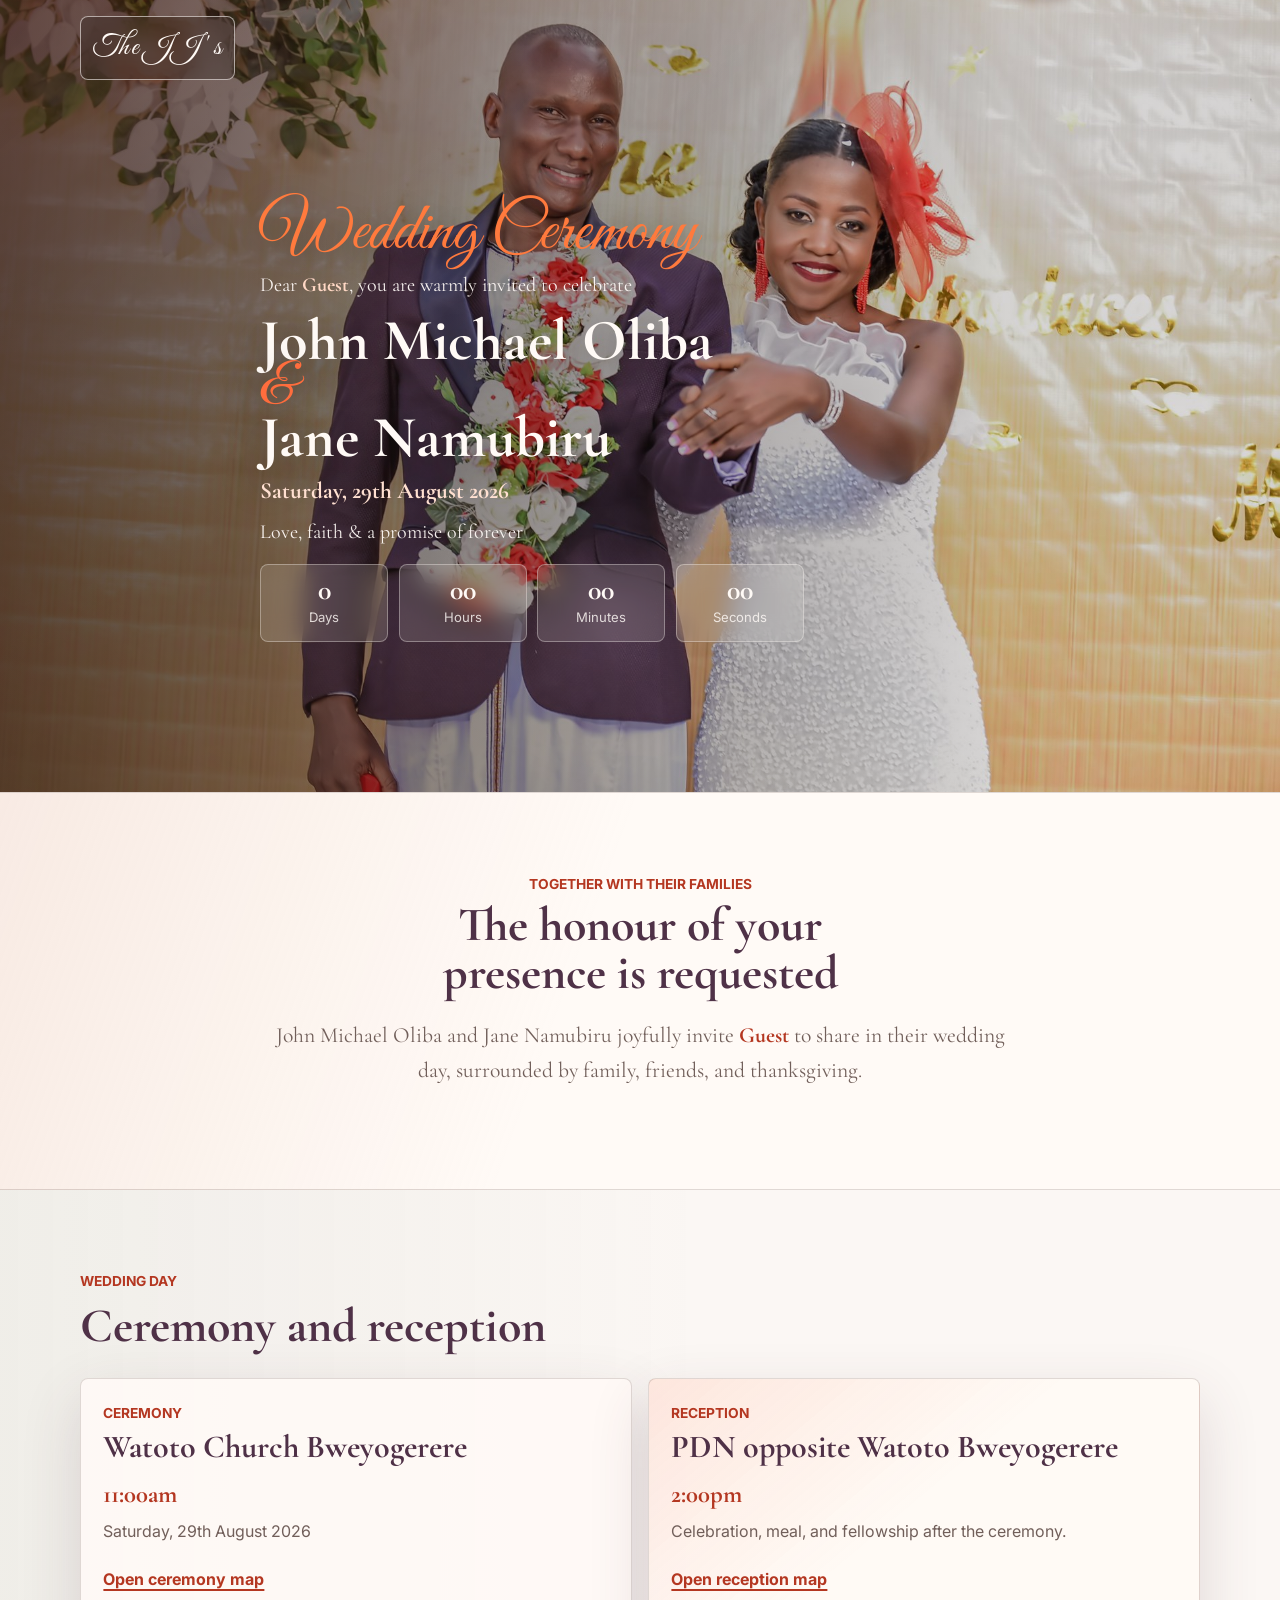
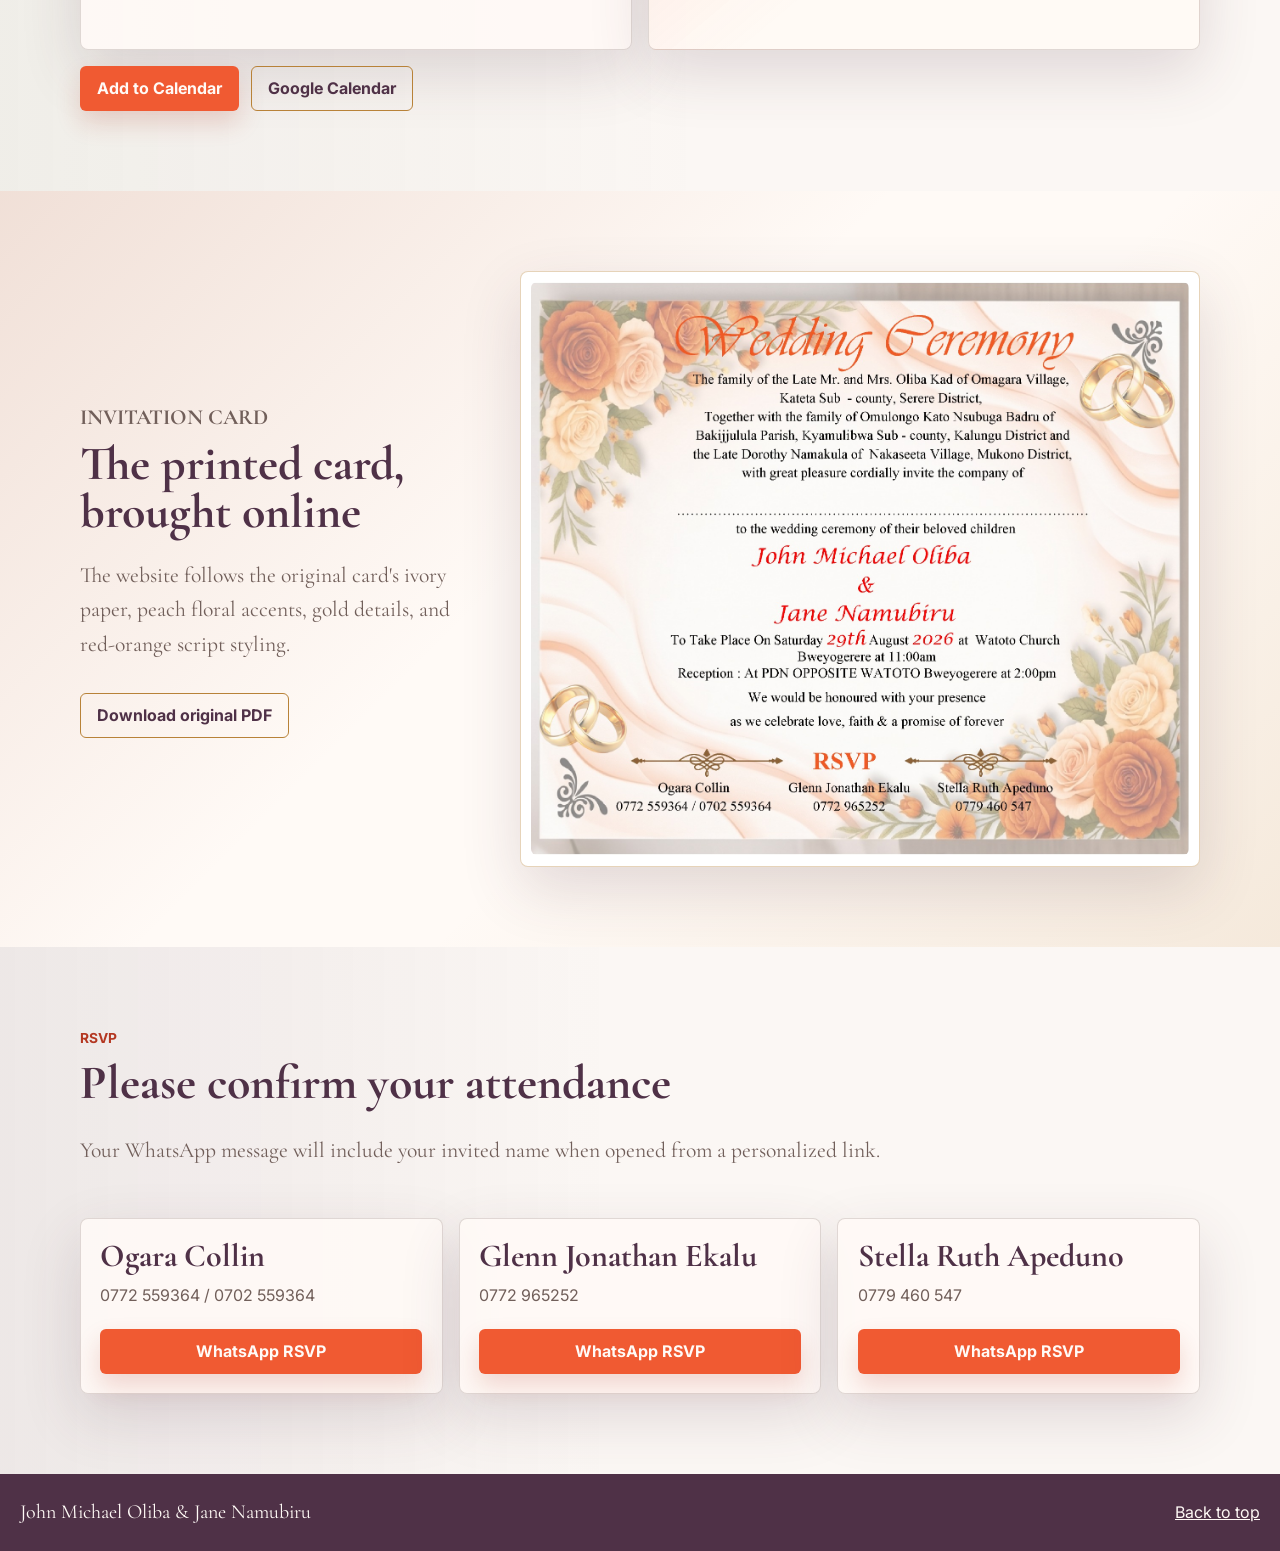
==== index.html @ 54f1ddd7 "uncommented some things" ====
<!doctype html>
<html lang="en">
  <head>
    <meta charset="utf-8">
    <meta name="viewport" content="width=device-width, initial-scale=1">
    <title>John Michael Oliba & Jane Namubiru Wedding Invitation</title>
    <meta
      name="description"
      content="Wedding invitation for John Michael Oliba and Jane Namubiru on Saturday, 29th August 2026."
    >
    <meta property="og:title" content="John Michael Oliba & Jane Namubiru Wedding Invitation">
    <meta property="og:description" content="Saturday, 29th August 2026 at Watoto Church Bweyogerere.">
    <meta property="og:image" content="assets/card-preview.jpg">
    <link rel="preconnect" href="https://fonts.googleapis.com">
    <link rel="preconnect" href="https://fonts.gstatic.com" crossorigin>
    <link
      href="https://fonts.googleapis.com/css2?family=Cormorant+Garamond:wght@500;600;700&family=Great+Vibes&family=Inter:wght@400;500;600;700&display=swap"
      rel="stylesheet"
    >
    <link rel="stylesheet" href="styles.css">
    <script src="guests.js" defer></script>
    <script src="script.js" defer></script>
  </head>
  <body>
    <a class="skip-link" href="#details">Skip to wedding details</a>

    <header class="hero" id="top">
      <nav class="topbar" aria-label="Invitation navigation">
        <a class="brand" href="#top" aria-label="John and Jane wedding invitation">The JJ ' s</a>
        <!-- <div class="nav-links">
          <a href="#details">Details</a>
          <a href="#card">Card</a>
          <a href="#rsvp">RSVP</a>
        </div> -->
      </nav>

      <div class="hero-content">
        <p class="script-kicker">Wedding Ceremony</p>
        <p class="guest-copy">Dear <span id="guestName" aria-live="polite">Guest</span>, you are warmly invited to celebrate</p>
        <h1>
          John Michael Oliba
          <span>&amp;</span>
          Jane Namubiru
        </h1>
        <p class="hero-date">Saturday, 29th August 2026</p>
        <p class="promise-line">Love, faith &amp; a promise of forever</p>

        <div class="countdown" aria-label="Countdown to the wedding">
          <div class="countdown-item">
            <span id="countDays">0</span>
            <small>Days</small>
          </div>
          <div class="countdown-item">
            <span id="countHours">0</span>
            <small>Hours</small>
          </div>
          <div class="countdown-item">
            <span id="countMinutes">0</span>
            <small>Minutes</small>
          </div>
          <div class="countdown-item">
            <span id="countSeconds">0</span>
            <small>Seconds</small>
          </div>
        </div>

        <!-- <div class="hero-actions">
          <a class="button button-primary" href="#details">View details</a>
          <a class="button button-soft js-rsvp-shortcut" href="#rsvp">RSVP on WhatsApp</a>
        </div> -->
      </div>
    </header>

     <main>
      <section class="section invite-note" aria-labelledby="family-heading">
        <div class="section-inner narrow">
          <p class="eyebrow">Together with their families</p>
          <h2 id="family-heading">The honour of your presence is requested</h2>
          <p>
            John Michael Oliba and Jane Namubiru joyfully invite
            <span id="guestInline">Guest</span> to share in their wedding day,
            surrounded by family, friends, and thanksgiving.
          </p>
        </div>
      </section>

      <section class="section details-section" id="details" aria-labelledby="details-heading">
        <div class="section-inner">
          <div class="section-heading">
            <p class="eyebrow">Wedding day</p>
            <h2 id="details-heading">Ceremony and reception</h2>
          </div>

          <div class="event-grid">
            <article class="event-card">
              <div class="event-label">Ceremony</div>
              <h3>Watoto Church Bweyogerere</h3>
              <p class="event-time">11:00am</p>
              <p>Saturday, 29th August 2026</p>
              <a
                class="text-link"
                href="https://www.google.com/maps/search/?api=1&query=Watoto%20Church%20Bweyogerere"
                target="_blank"
                rel="noopener"
              >Open ceremony map</a>
            </article>

            <article class="event-card accent-card">
              <div class="event-label">Reception</div>
              <h3>PDN opposite Watoto Bweyogerere</h3>
              <p class="event-time">2:00pm</p>
              <p>Celebration, meal, and fellowship after the ceremony.</p>
              <a
                class="text-link"
                href="https://www.google.com/maps/search/?api=1&query=PDN%20opposite%20Watoto%20Bweyogerere"
                target="_blank"
                rel="noopener"
              >Open reception map</a>
            </article>
          </div>

          <div class="calendar-actions" aria-label="Calendar actions">
            <button class="button button-primary" id="downloadCalendar" type="button">Add to Calendar</button>
            <a class="button button-outline" id="googleCalendar" href="#" target="_blank" rel="noopener">Google Calendar</a>
          </div>
        </div>
      </section>

       <section class="section card-section" id="card" aria-labelledby="card-heading">
        <div class="section-inner card-layout">
          <div class="card-copy">
            <p class="eyebrow">Invitation card</p>
            <h2 id="card-heading">The printed card, brought online</h2>
            <p>
              The website follows the original card's ivory paper, peach floral
              accents, gold details, and red-orange script styling.
            </p>
            <a class="button button-outline" href="jon%20weds%20jane%20n.pdf" download>Download original PDF</a>
          </div>
          <figure class="card-preview">
            <img src="assets/card-preview.jpg" alt="Wedding invitation card for John Michael Oliba and Jane Namubiru">
          </figure>
        </div>
      </section>

      <section class="section rsvp-section" id="rsvp" aria-labelledby="rsvp-heading">
        <div class="section-inner">
          <div class="section-heading">
            <p class="eyebrow">RSVP</p>
            <h2 id="rsvp-heading">Please confirm your attendance</h2>
            <p class="section-lead">Your WhatsApp message will include your invited name when opened from a personalized link.</p>
          </div>

          <div class="contact-grid">
            <article class="contact-card">
              <h3>Ogara Collin</h3>
              <p>0772 559364 / 0702 559364</p>
              <a class="button button-primary js-whatsapp" href="#" data-phone="256772559364">WhatsApp RSVP</a>
            </article>
            <article class="contact-card">
              <h3>Glenn Jonathan Ekalu</h3>
              <p>0772 965252</p>
              <a class="button button-primary js-whatsapp" href="#" data-phone="256772965252">WhatsApp RSVP</a>
            </article>
            <article class="contact-card">
              <h3>Stella Ruth Apeduno</h3>
              <p>0779 460 547</p>
              <a class="button button-primary js-whatsapp" href="#" data-phone="256779460547">WhatsApp RSVP</a>
            </article>
          </div>
        </div>
      </section>
    </main> 

    <footer class="footer">
      <p>John Michael Oliba &amp; Jane Namubiru</p>
      <a href="#top">Back to top</a>
    </footer>
  </body>
</html>
---- styles.css ----
:root {
  --ivory: #fbf7f4;
  --paper: #fffaf6;
  --peach: #e8c8b8;
  --peach-deep: #cfa390;
  --rose: #f05a32;
  --rose-dark: #b43721;
  --gold: #b88238;
  --sage: #6f7d5f;
  --plum: #4f3147;
  --ink: #231917;
  --muted: #715f5a;
  --line: rgba(113, 95, 90, 0.22);
  --shadow: 0 22px 60px rgba(79, 49, 71, 0.16);
  --serif: "Cormorant Garamond", Georgia, serif;
  --script: "Great Vibes", "Brush Script MT", cursive;
  --sans: "Inter", Arial, sans-serif;
}

* {
  box-sizing: border-box;
  letter-spacing: 0;
}

html {
  scroll-behavior: smooth;
}

body {
  margin: 0;
  background:
    linear-gradient(115deg, rgba(232, 200, 184, 0.24), transparent 34%),
    linear-gradient(250deg, rgba(184, 130, 56, 0.12), transparent 34%),
    var(--ivory);
  color: var(--ink);
  font-family: var(--sans);
  line-height: 1.6;
}

img {
  display: block;
  max-width: 100%;
}

a {
  color: inherit;
}

button,
input,
textarea {
  font: inherit;
}

.skip-link {
  position: absolute;
  left: 1rem;
  top: 1rem;
  z-index: 10;
  transform: translateY(-140%);
  background: var(--paper);
  color: var(--ink);
  padding: 0.65rem 0.85rem;
  border-radius: 6px;
}

.skip-link:focus {
  transform: translateY(0);
}

.hero {
  position: relative;
  min-height: 88svh;
  overflow: hidden;
  isolation: isolate;
  display: grid;
  align-items: center;
  padding: 1.25rem;
  color: var(--paper);
}

.hero::before {
  content: "";
  position: absolute;
  inset: 0;
  z-index: -2;
  background:
    linear-gradient(90deg, rgba(35, 25, 23, 0.78) 0%, rgba(35, 25, 23, 0.48) 38%, rgba(35, 25, 23, 0.16) 78%),
    url("assets/couple.jpg") center / cover no-repeat;
}

.hero::after {
  content: "";
  position: absolute;
  inset: 0;
  z-index: -1;
  background:
    linear-gradient(140deg, rgba(240, 90, 50, 0.28), transparent 42%),
    linear-gradient(25deg, rgba(184, 130, 56, 0.28), transparent 38%);
  mix-blend-mode: soft-light;
}

.topbar {
  position: absolute;
  top: 0;
  left: 0;
  right: 0;
  z-index: 2;
  display: flex;
  align-items: center;
  justify-content: space-between;
  gap: 1rem;
  width: min(1120px, calc(100% - 2rem));
  margin: 0 auto;
  padding: 1rem 0;
}

.brand {
  display: inline-flex;
  align-items: center;
  justify-content: center;
  min-width: 3.2rem;
  min-height: 3.2rem;
  border: 1px solid rgba(255, 250, 246, 0.58);
  border-radius: 8px;
  color: var(--paper);
  text-decoration: none;
  font-family: var(--script);
  font-size: 1.8rem;
  background: rgba(35, 25, 23, 0.28);
  backdrop-filter: blur(10px);
  padding: 0.5rem 0.75rem;
}

.nav-links {
  display: flex;
  flex-wrap: wrap;
  justify-content: flex-end;
  gap: 0.35rem;
}

.nav-links a {
  display: inline-flex;
  align-items: center;
  min-height: 2.55rem;
  padding: 0.5rem 0.75rem;
  border-radius: 6px;
  color: var(--paper);
  text-decoration: none;
  background: rgba(35, 25, 23, 0.24);
  backdrop-filter: blur(8px);
}

.hero-content {
  width: min(760px, calc(100% - 1rem));
  margin: 3.25rem auto 0;
  padding: 2.4rem 0 1.4rem;
}

.script-kicker {
  margin: 0 0 0.2rem;
  color: #ff7a3d;
  font-family: var(--script);
  font-size: 4.2rem;
  line-height: 0.95;
  text-shadow: 0 8px 30px rgba(35, 25, 23, 0.4);
}

.guest-copy,
.promise-line,
.hero-date {
  max-width: 40rem;
  margin: 0;
  color: rgba(255, 250, 246, 0.94);
  font-family: var(--serif);
  font-size: 1.25rem;
}

.guest-copy span {
  color: #ffd8c5;
  font-weight: 700;
}

.hero h1 {
  max-width: 54rem;
  margin: 0.75rem 0 0.5rem;
  color: var(--paper);
  font-family: var(--serif);
  font-size: 3.65rem;
  font-weight: 700;
  line-height: 0.95;
  text-wrap: balance;
  text-shadow: 0 12px 42px rgba(35, 25, 23, 0.48);
}

.hero h1 span {
  display: block;
  color: #ff6d3d;
  font-family: var(--script);
  font-size: 3.7rem;
  font-weight: 400;
  line-height: 0.7;
}

.hero-date {
  color: #ffe0d1;
  font-size: 1.45rem;
  font-weight: 700;
}

.promise-line {
  margin-top: 0.35rem;
}

.countdown {
  display: grid;
  grid-template-columns: repeat(4, minmax(4.75rem, 1fr));
  gap: 0.65rem;
  max-width: 34rem;
  margin: 1rem 0;
}

.countdown-item {
  min-height: 4.65rem;
  padding: 0.72rem 0.5rem;
  border: 1px solid rgba(255, 250, 246, 0.34);
  border-radius: 8px;
  background: rgba(255, 250, 246, 0.13);
  backdrop-filter: blur(12px);
  text-align: center;
}

.countdown-item span {
  display: block;
  font-family: var(--serif);
  font-size: 1.75rem;
  font-weight: 700;
  line-height: 1;
}

.countdown-item small {
  color: rgba(255, 250, 246, 0.82);
  font-size: 0.82rem;
}

.hero-actions,
.calendar-actions,
.generator-actions {
  display: flex;
  flex-wrap: wrap;
  gap: 0.75rem;
  align-items: center;
}

.button,
.mini-button {
  display: inline-flex;
  align-items: center;
  justify-content: center;
  min-height: 2.8rem;
  border: 1px solid transparent;
  border-radius: 6px;
  padding: 0.68rem 1rem;
  cursor: pointer;
  text-decoration: none;
  font-weight: 700;
  line-height: 1.2;
  transition: transform 160ms ease, background 160ms ease, border-color 160ms ease;
}

.button:hover,
.mini-button:hover {
  transform: translateY(-1px);
}

.button-primary {
  background: var(--rose);
  color: var(--paper);
  box-shadow: 0 12px 24px rgba(180, 55, 33, 0.18);
}

.button-primary:hover {
  background: var(--rose-dark);
}

.button-soft {
  border-color: rgba(255, 250, 246, 0.45);
  background: rgba(255, 250, 246, 0.16);
  color: var(--paper);
  backdrop-filter: blur(10px);
}

.button-outline {
  border-color: var(--gold);
  background: transparent;
  color: var(--plum);
}

.button-outline:hover {
  background: rgba(184, 130, 56, 0.1);
}

.section {
  padding: 5rem 1.25rem;
}

.section-inner {
  width: min(1120px, 100%);
  margin: 0 auto;
}

.section-inner.narrow {
  width: min(760px, 100%);
  text-align: center;
}

.eyebrow,
.event-label {
  margin: 0 0 0.35rem;
  color: var(--rose-dark);
  font-size: 0.86rem;
  font-weight: 700;
  text-transform: uppercase;
}

.section h2,
.generator-header h1 {
  margin: 0;
  color: var(--plum);
  font-family: var(--serif);
  font-size: 3rem;
  line-height: 1;
  text-wrap: balance;
}

.invite-note {
  background:
    linear-gradient(110deg, rgba(232, 200, 184, 0.3), transparent 45%),
    var(--paper);
  border-top: 1px solid var(--line);
  border-bottom: 1px solid var(--line);
}

.invite-note p:not(.eyebrow),
.section-lead,
.card-copy p {
  color: var(--muted);
  font-family: var(--serif);
  font-size: 1.35rem;
}

.invite-note span {
  color: var(--rose-dark);
  font-weight: 700;
}

.details-section {
  background:
    linear-gradient(90deg, rgba(111, 125, 95, 0.08), transparent 55%),
    var(--ivory);
}

.section-heading {
  display: grid;
  gap: 0.3rem;
  margin-bottom: 1.75rem;
}

.event-grid,
.contact-grid {
  display: grid;
  grid-template-columns: repeat(2, minmax(0, 1fr));
  gap: 1rem;
}

.event-card,
.contact-card,
.generator-panel {
  border: 1px solid var(--line);
  border-radius: 8px;
  background: rgba(255, 250, 246, 0.88);
  box-shadow: var(--shadow);
}

.event-card {
  min-height: 17rem;
  padding: 1.4rem;
}

.event-card h3,
.contact-card h3,
.generator-panel h2 {
  margin: 0 0 0.65rem;
  color: var(--plum);
  font-family: var(--serif);
  font-size: 2rem;
  line-height: 1.1;
}

.event-card p,
.contact-card p {
  margin: 0.25rem 0;
  color: var(--muted);
}

.event-time {
  color: var(--rose-dark) !important;
  font-family: var(--serif);
  font-size: 1.55rem;
  font-weight: 700;
}

.accent-card {
  background:
    linear-gradient(140deg, rgba(240, 90, 50, 0.12), transparent 48%),
    rgba(255, 250, 246, 0.9);
}

.text-link {
  display: inline-flex;
  margin-top: 1.15rem;
  color: var(--rose-dark);
  font-weight: 700;
  text-decoration-thickness: 2px;
  text-underline-offset: 0.25rem;
}

.calendar-actions {
  margin-top: 1rem;
}

.card-section {
  background:
    linear-gradient(135deg, rgba(207, 163, 144, 0.3), transparent 44%),
    linear-gradient(315deg, rgba(184, 130, 56, 0.14), transparent 42%),
    var(--paper);
}

.card-layout {
  display: grid;
  grid-template-columns: minmax(0, 0.75fr) minmax(320px, 1.25fr);
  gap: 2rem;
  align-items: center;
}

.card-copy {
  max-width: 28rem;
}

.card-copy .button {
  margin-top: 0.6rem;
}

.card-preview {
  margin: 0;
  padding: 0.65rem;
  border: 1px solid rgba(184, 130, 56, 0.35);
  border-radius: 8px;
  background: #fff;
  box-shadow: var(--shadow);
}

.card-preview img {
  width: 100%;
  border-radius: 6px;
}

.rsvp-section {
  background:
    linear-gradient(90deg, rgba(79, 49, 71, 0.08), transparent 48%),
    var(--ivory);
}

.contact-grid {
  grid-template-columns: repeat(3, minmax(0, 1fr));
}

.contact-card {
  padding: 1.2rem;
}

.contact-card .button {
  width: 100%;
  margin-top: 1rem;
}

.footer {
  display: flex;
  flex-wrap: wrap;
  align-items: center;
  justify-content: space-between;
  gap: 1rem;
  padding: 1.4rem 1.25rem;
  background: var(--plum);
  color: var(--paper);
}

.footer p {
  margin: 0;
  font-family: var(--serif);
  font-size: 1.25rem;
}

.footer a {
  color: var(--paper);
}

.generator-page {
  min-height: 100vh;
  background:
    linear-gradient(120deg, rgba(240, 90, 50, 0.12), transparent 40%),
    linear-gradient(280deg, rgba(111, 125, 95, 0.1), transparent 38%),
    var(--ivory);
}

.generator-header {
  display: grid;
  grid-template-columns: auto minmax(0, 1fr);
  gap: 1rem;
  align-items: center;
  width: min(1120px, calc(100% - 2rem));
  margin: 0 auto;
  padding: 2rem 0 1rem;
}

.generator-header .brand {
  color: var(--plum);
  border-color: rgba(184, 130, 56, 0.45);
  background: var(--paper);
}

.generator-layout {
  display: grid;
  grid-template-columns: minmax(280px, 0.75fr) minmax(0, 1.25fr);
  gap: 1rem;
  width: min(1120px, calc(100% - 2rem));
  margin: 0 auto;
  padding: 0 0 3rem;
}

.generator-panel {
  padding: 1.2rem;
}

.generator-panel label {
  display: block;
  margin: 1rem 0 0.35rem;
  color: var(--plum);
  font-weight: 700;
}

.generator-panel input,
.generator-panel textarea {
  width: 100%;
  border: 1px solid var(--line);
  border-radius: 6px;
  background: #fff;
  color: var(--ink);
  padding: 0.75rem;
  resize: vertical;
}

.status-message {
  min-height: 1.5rem;
  margin: 0.85rem 0;
  color: var(--sage);
  font-weight: 700;
}

.table-wrap {
  overflow-x: auto;
  border: 1px solid var(--line);
  border-radius: 8px;
  background: #fff;
}

table {
  width: 100%;
  border-collapse: collapse;
  font-size: 0.92rem;
}

th,
td {
  padding: 0.7rem;
  border-bottom: 1px solid var(--line);
  text-align: left;
  vertical-align: top;
}

th {
  color: var(--plum);
  background: rgba(232, 200, 184, 0.24);
}

td a {
  color: var(--rose-dark);
  word-break: break-word;
}

code {
  color: var(--plum);
  font-family: Consolas, "Courier New", monospace;
}

.mini-button {
  min-height: 2.15rem;
  padding: 0.45rem 0.65rem;
  background: var(--plum);
  color: var(--paper);
}

@media (max-width: 900px) {
  .hero {
    min-height: 88svh;
  }

  .hero::before {
    background:
      linear-gradient(180deg, rgba(35, 25, 23, 0.72) 0%, rgba(35, 25, 23, 0.58) 52%, rgba(35, 25, 23, 0.38) 100%),
      url("assets/couple.jpg") center / cover no-repeat;
  }

  .hero-content {
    margin-top: 5rem;
  }

  .script-kicker {
    font-size: 3.25rem;
  }

  .hero h1 {
    font-size: 2.75rem;
  }

  .hero h1 span {
    font-size: 3rem;
  }

  .event-grid,
  .contact-grid,
  .card-layout,
  .generator-layout {
    grid-template-columns: 1fr;
  }

  .card-copy {
    max-width: none;
  }
}

@media (max-width: 620px) {
  .topbar {
    align-items: flex-start;
  }

  .nav-links {
    max-width: 12rem;
  }

  .nav-links a {
    min-height: 2.35rem;
    padding: 0.45rem 0.6rem;
  }

  .hero {
    padding: 1rem;
  }

  .hero-content {
    width: 100%;
    padding-bottom: 2rem;
  }

  .script-kicker {
    font-size: 2.65rem;
  }

  .guest-copy,
  .promise-line {
    font-size: 1.05rem;
  }

  .hero h1 {
    font-size: 2.25rem;
  }

  .hero h1 span {
    font-size: 2.55rem;
  }

  .hero-date {
    font-size: 1.1rem;
  }

  .countdown {
    grid-template-columns: repeat(2, minmax(0, 1fr));
  }

  .countdown-item {
    min-height: 4.15rem;
  }

  .section {
    padding: 3.25rem 1rem;
  }

  .section h2,
  .generator-header h1 {
    font-size: 2.25rem;
  }

  .event-card h3,
  .contact-card h3,
  .generator-panel h2 {
    font-size: 1.6rem;
  }

  .hero-actions .button,
  .calendar-actions .button,
  .generator-actions .button {
    width: 100%;
  }

  .generator-header {
    width: min(100% - 1rem, 1120px);
    grid-template-columns: 1fr;
  }

  .generator-layout {
    width: min(100% - 1rem, 1120px);
  }
}
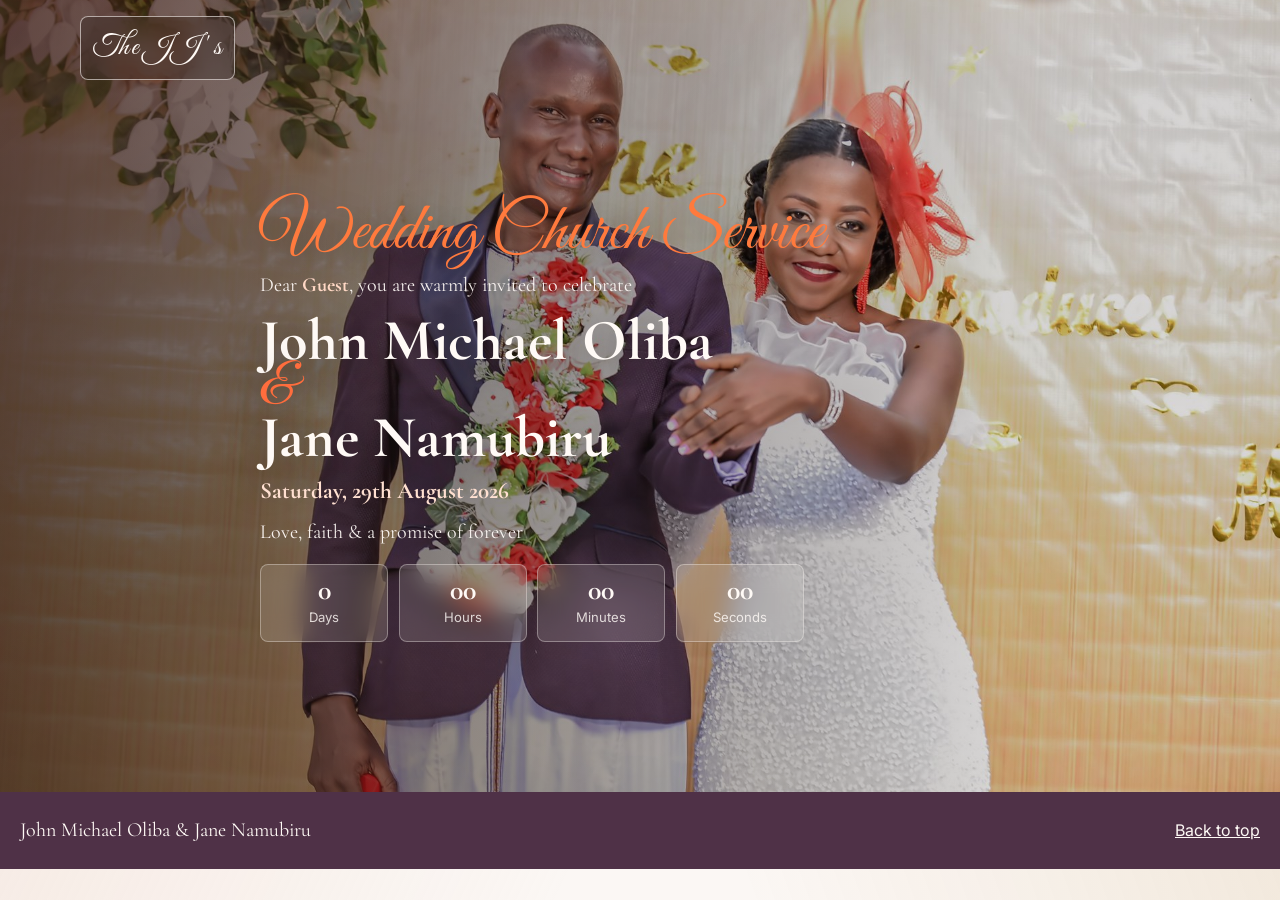
==== commit 0a43e521: "Ceremony to Church Service" ====
--- a/index.html
+++ b/index.html
@@ -35,7 +35,7 @@
       </nav>
 
       <div class="hero-content">
-        <p class="script-kicker">Wedding Ceremony</p>
+        <p class="script-kicker">Wedding Church Service</p>
         <p class="guest-copy">Dear <span id="guestName" aria-live="polite">Guest</span>, you are warmly invited to celebrate</p>
         <h1>
           John Michael Oliba
@@ -71,7 +71,7 @@
       </div>
     </header>
 
-     <main>
+     <!-- <main>
       <section class="section invite-note" aria-labelledby="family-heading">
         <div class="section-inner narrow">
           <p class="eyebrow">Together with their families</p>
@@ -88,12 +88,12 @@
         <div class="section-inner">
           <div class="section-heading">
             <p class="eyebrow">Wedding day</p>
-            <h2 id="details-heading">Ceremony and reception</h2>
+            <h2 id="details-heading">Church Service and reception</h2>
           </div>
 
           <div class="event-grid">
             <article class="event-card">
-              <div class="event-label">Ceremony</div>
+              <div class="event-label">Church Service</div>
               <h3>Watoto Church Bweyogerere</h3>
               <p class="event-time">11:00am</p>
               <p>Saturday, 29th August 2026</p>
@@ -102,17 +102,17 @@
                 href="https://www.google.com/maps/search/?api=1&query=Watoto%20Church%20Bweyogerere"
                 target="_blank"
                 rel="noopener"
-              >Open ceremony map</a>
+              >Open church map</a>
             </article>
 
             <article class="event-card accent-card">
               <div class="event-label">Reception</div>
               <h3>PDN opposite Watoto Bweyogerere</h3>
               <p class="event-time">2:00pm</p>
-              <p>Celebration, meal, and fellowship after the ceremony.</p>
+              <p>Celebration, meal, and fellowship after the Church Service.</p>
               <a
                 class="text-link"
-                href="https://www.google.com/maps/search/?api=1&query=PDN%20opposite%20Watoto%20Bweyogerere"
+                href="https://www.google.com/maps/search/?api=1&query=Pastors%20Discipleship%20Network%20(PDN)%20,%20Cornerstone%20University"
                 target="_blank"
                 rel="noopener"
               >Open reception map</a>
@@ -170,7 +170,7 @@
           </div>
         </div>
       </section>
-    </main> 
+    </main>  -->
 
     <footer class="footer">
       <p>John Michael Oliba &amp; Jane Namubiru</p>
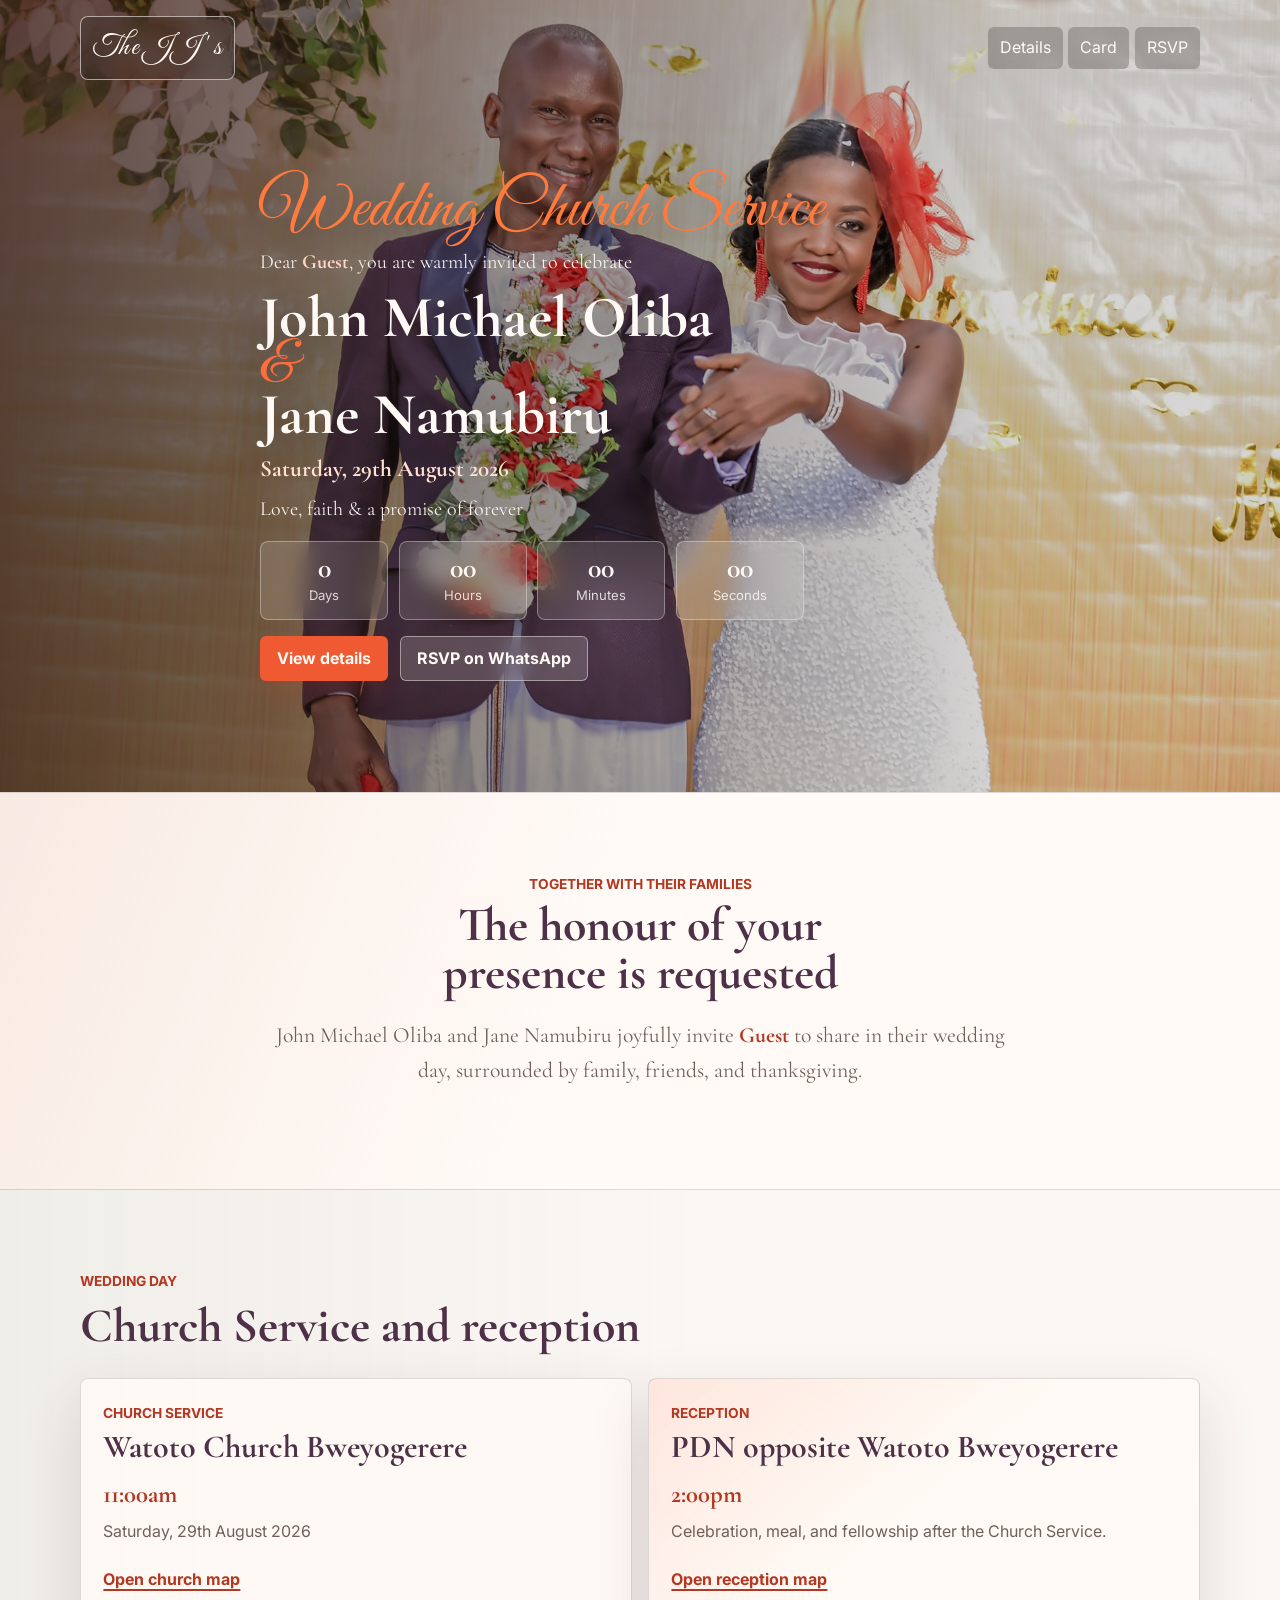
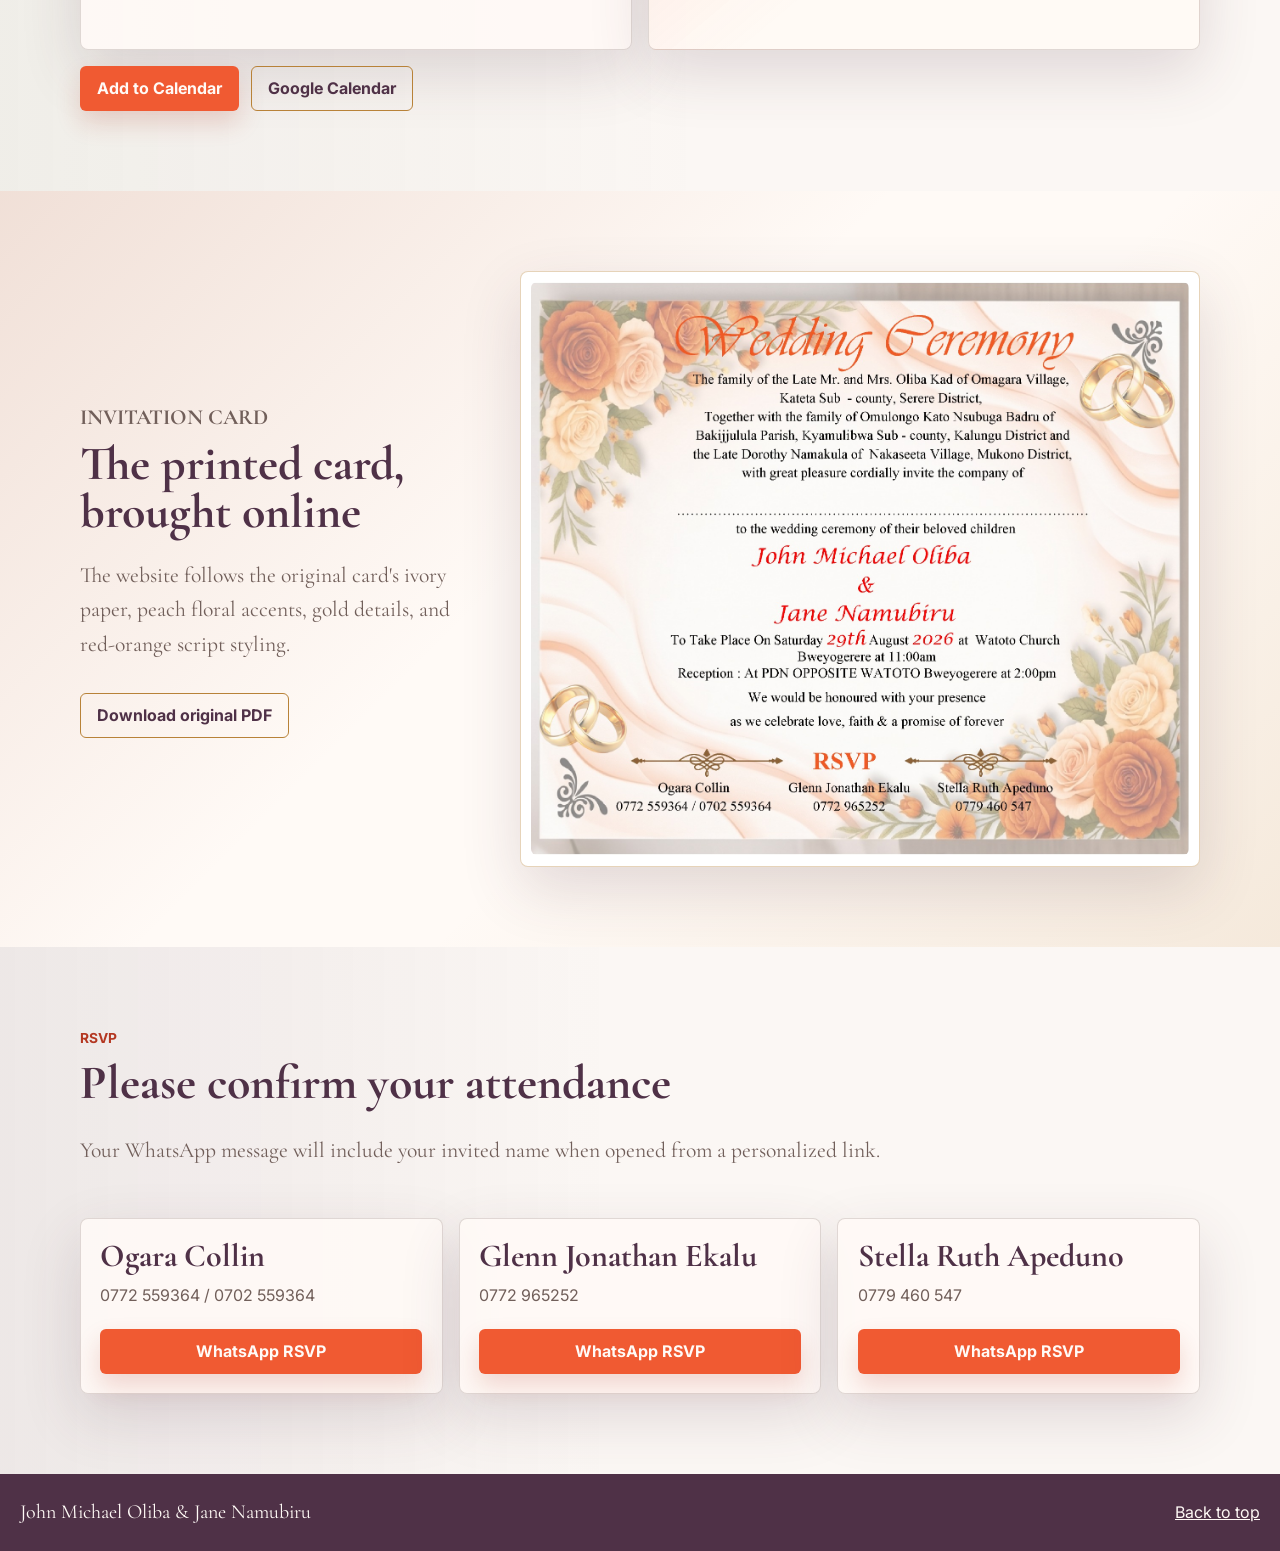
==== commit 7c6caa0e: "uncommented some thigs" ====
--- a/index.html
+++ b/index.html
@@ -27,11 +27,11 @@
     <header class="hero" id="top">
       <nav class="topbar" aria-label="Invitation navigation">
         <a class="brand" href="#top" aria-label="John and Jane wedding invitation">The JJ ' s</a>
-        <!-- <div class="nav-links">
+        <div class="nav-links">
           <a href="#details">Details</a>
           <a href="#card">Card</a>
           <a href="#rsvp">RSVP</a>
-        </div> -->
+        </div>
       </nav>
 
       <div class="hero-content">
@@ -64,14 +64,14 @@
           </div>
         </div>
 
-        <!-- <div class="hero-actions">
+        <div class="hero-actions">
           <a class="button button-primary" href="#details">View details</a>
           <a class="button button-soft js-rsvp-shortcut" href="#rsvp">RSVP on WhatsApp</a>
-        </div> -->
+        </div>
       </div>
     </header>
 
-     <!-- <main>
+     <main>
       <section class="section invite-note" aria-labelledby="family-heading">
         <div class="section-inner narrow">
           <p class="eyebrow">Together with their families</p>
@@ -170,7 +170,7 @@
           </div>
         </div>
       </section>
-    </main>  -->
+    </main> 
 
     <footer class="footer">
       <p>John Michael Oliba &amp; Jane Namubiru</p>
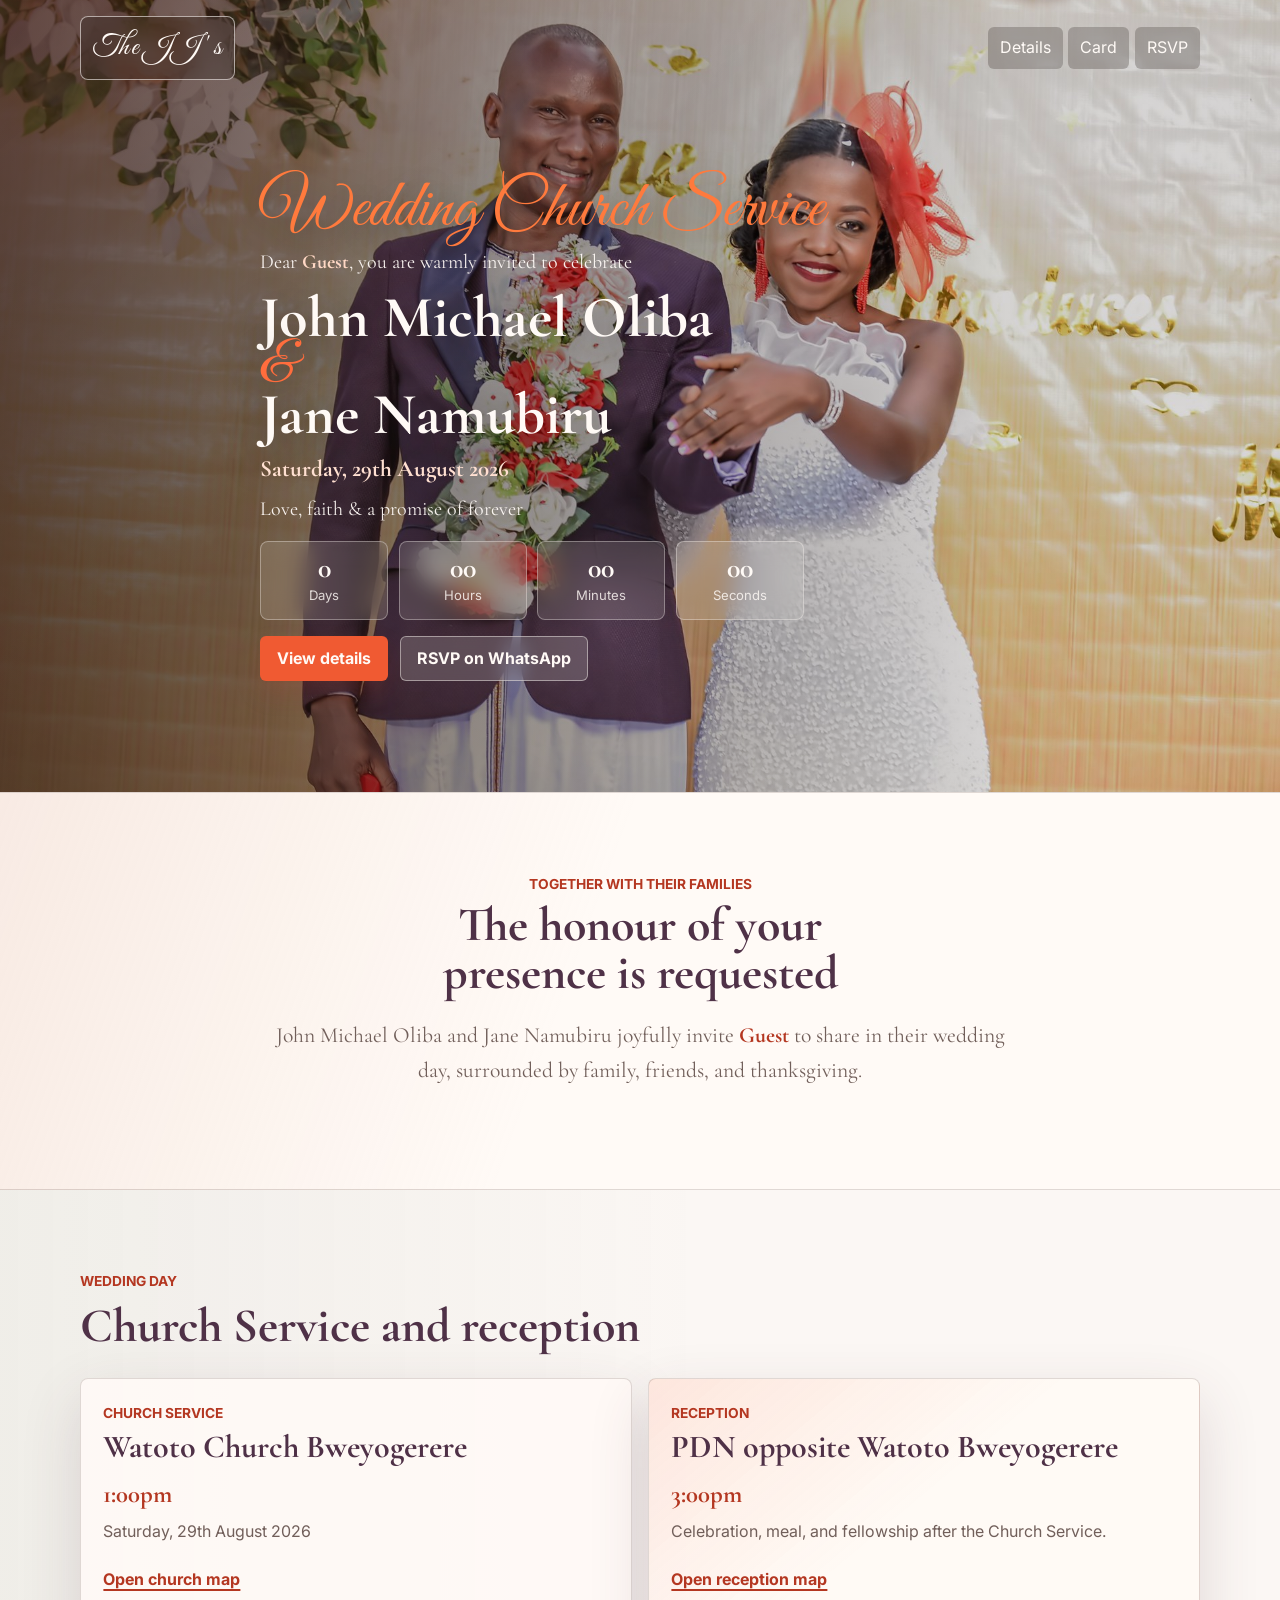
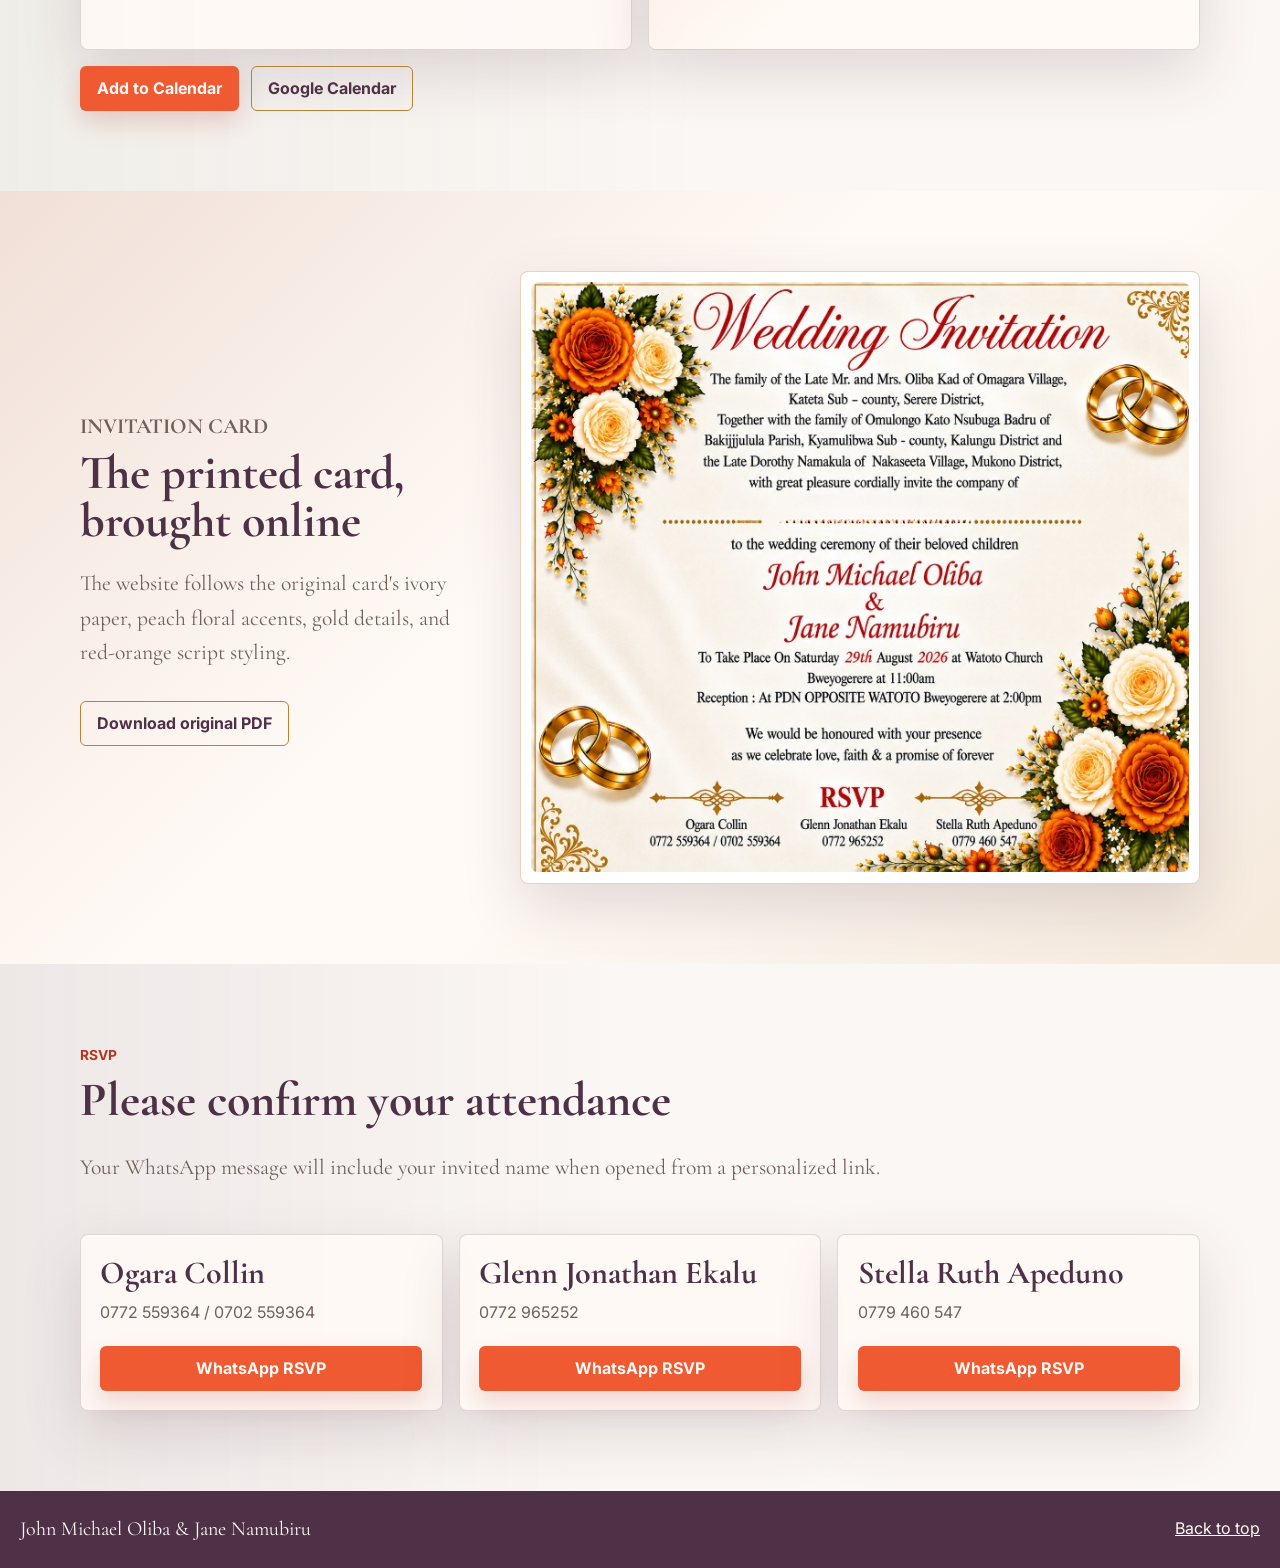
==== commit 05375365: "changed the times" ====
--- a/index.html
+++ b/index.html
@@ -95,7 +95,7 @@
             <article class="event-card">
               <div class="event-label">Church Service</div>
               <h3>Watoto Church Bweyogerere</h3>
-              <p class="event-time">11:00am</p>
+              <p class="event-time">1:00pm</p>
               <p>Saturday, 29th August 2026</p>
               <a
                 class="text-link"
@@ -108,7 +108,7 @@
             <article class="event-card accent-card">
               <div class="event-label">Reception</div>
               <h3>PDN opposite Watoto Bweyogerere</h3>
-              <p class="event-time">2:00pm</p>
+              <p class="event-time">3:00pm</p>
               <p>Celebration, meal, and fellowship after the Church Service.</p>
               <a
                 class="text-link"
--- a/styles.css
+++ b/styles.css
@@ -549,6 +549,14 @@
   font-weight: 700;
 }
 
+.generator-note {
+  margin: 1rem 0 0;
+  color: var(--muted);
+  font-family: var(--serif);
+  font-size: 1.15rem;
+  line-height: 1.35;
+}
+
 .generator-panel input,
 .generator-panel textarea {
   width: 100%;
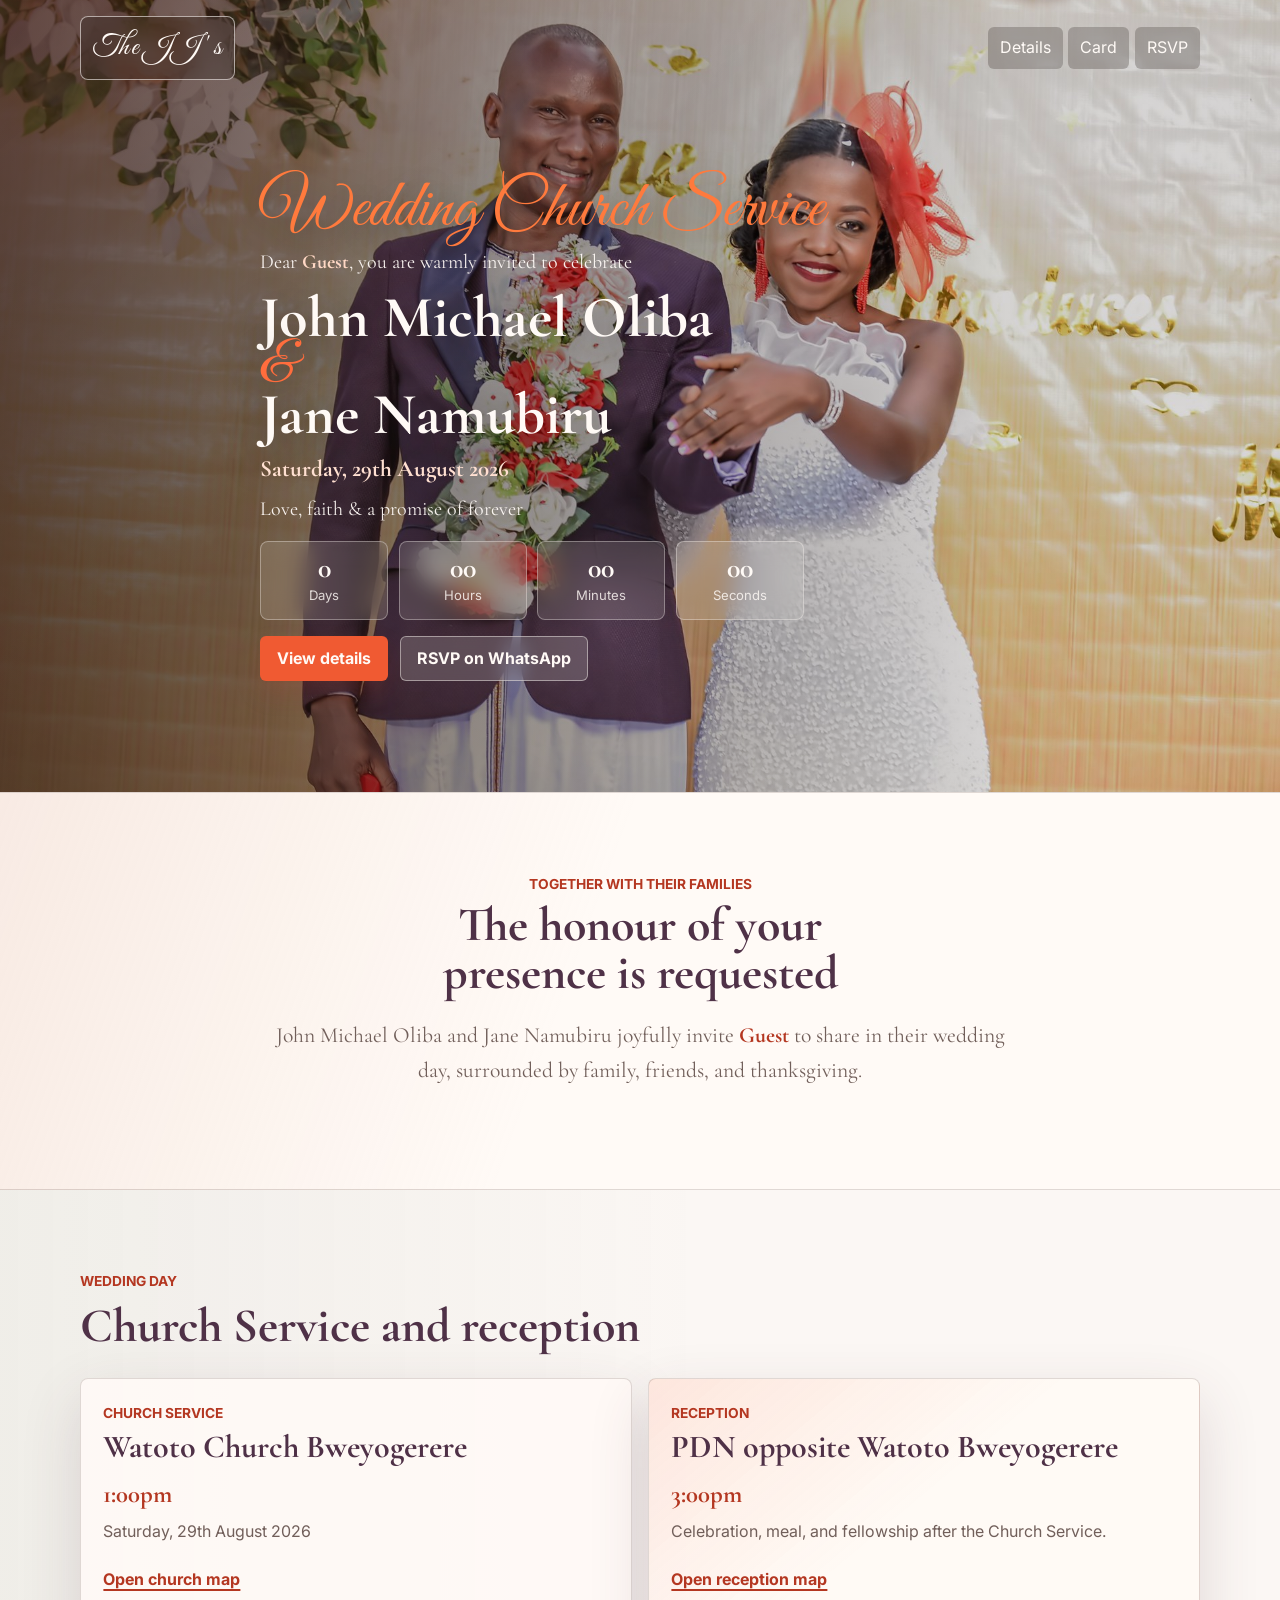
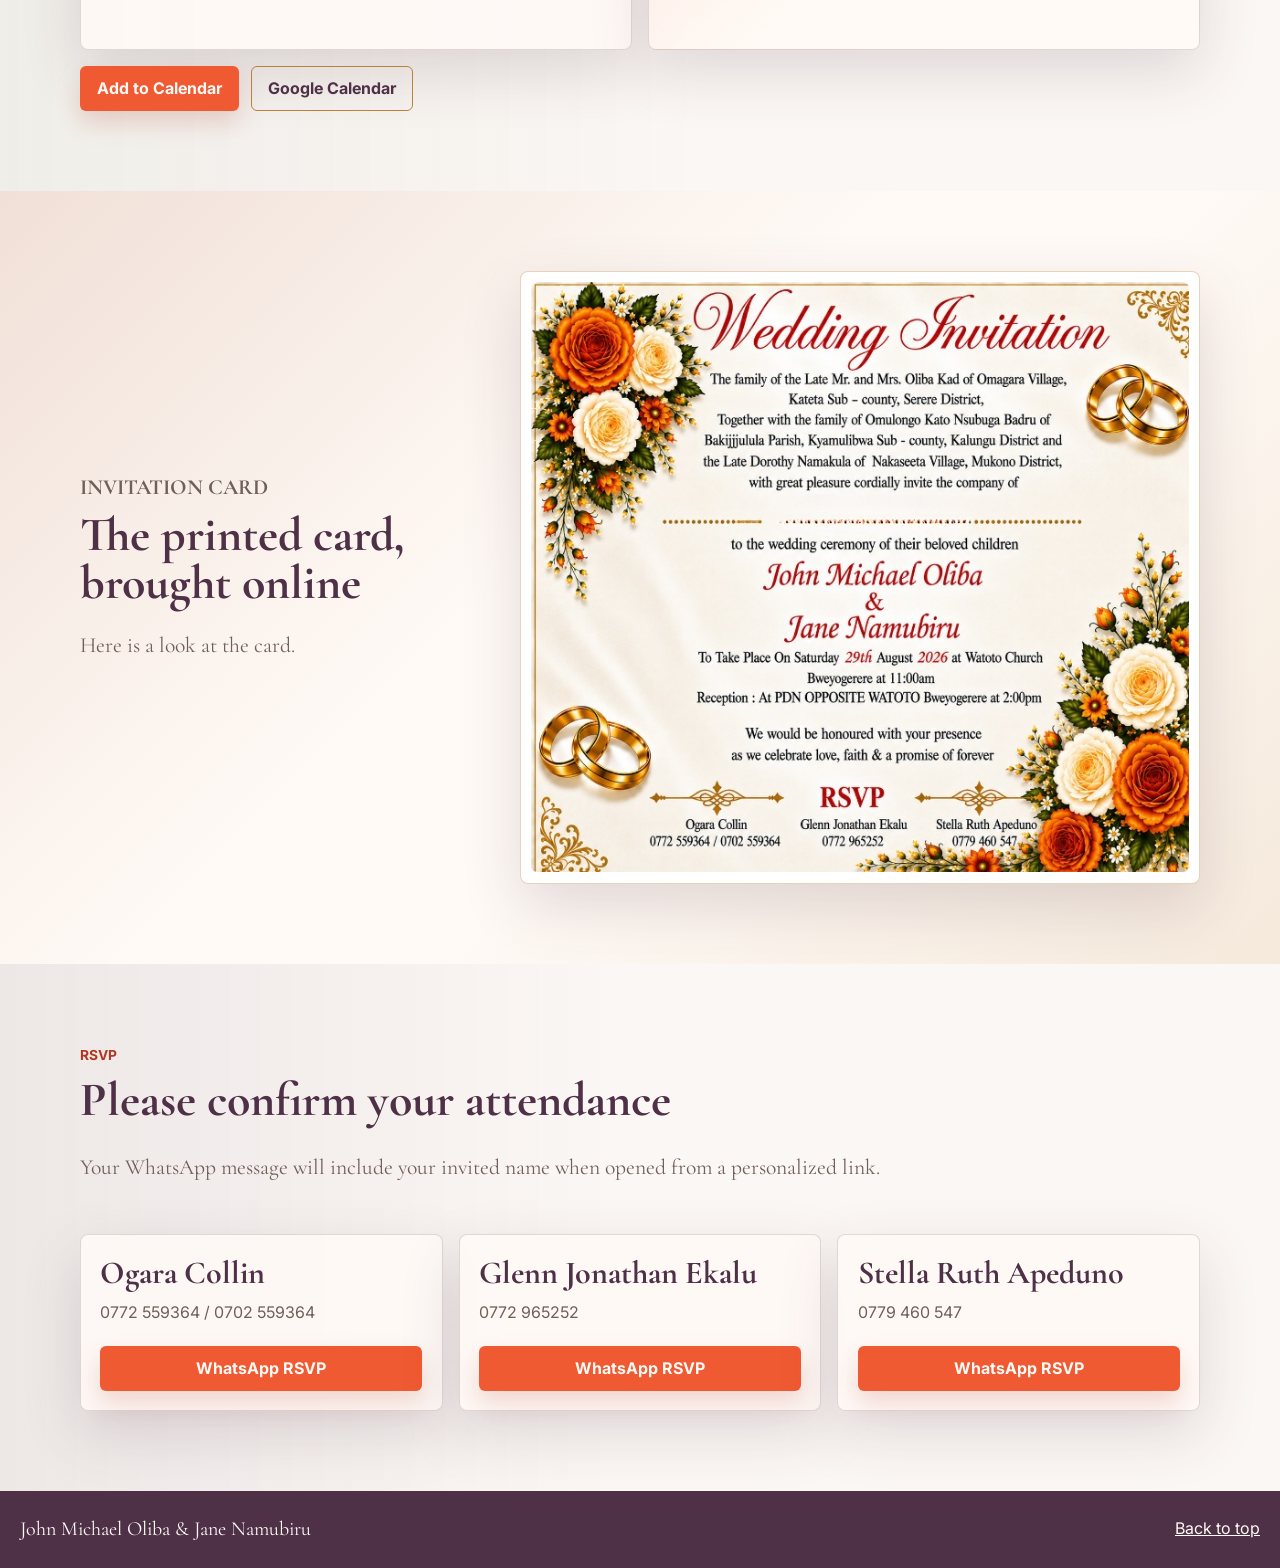
==== commit cce6be21: "changed some words" ====
--- a/index.html
+++ b/index.html
@@ -132,10 +132,9 @@
             <p class="eyebrow">Invitation card</p>
             <h2 id="card-heading">The printed card, brought online</h2>
             <p>
-              The website follows the original card's ivory paper, peach floral
-              accents, gold details, and red-orange script styling.
+              Here is a look at the card.
             </p>
-            <a class="button button-outline" href="jon%20weds%20jane%20n.pdf" download>Download original PDF</a>
+            <!-- <a class="button button-outline" href="jon%20weds%20jane%20n.pdf" download>Download original PDF</a> -->
           </div>
           <figure class="card-preview">
             <img src="assets/card-preview.jpg" alt="Wedding invitation card for John Michael Oliba and Jane Namubiru">
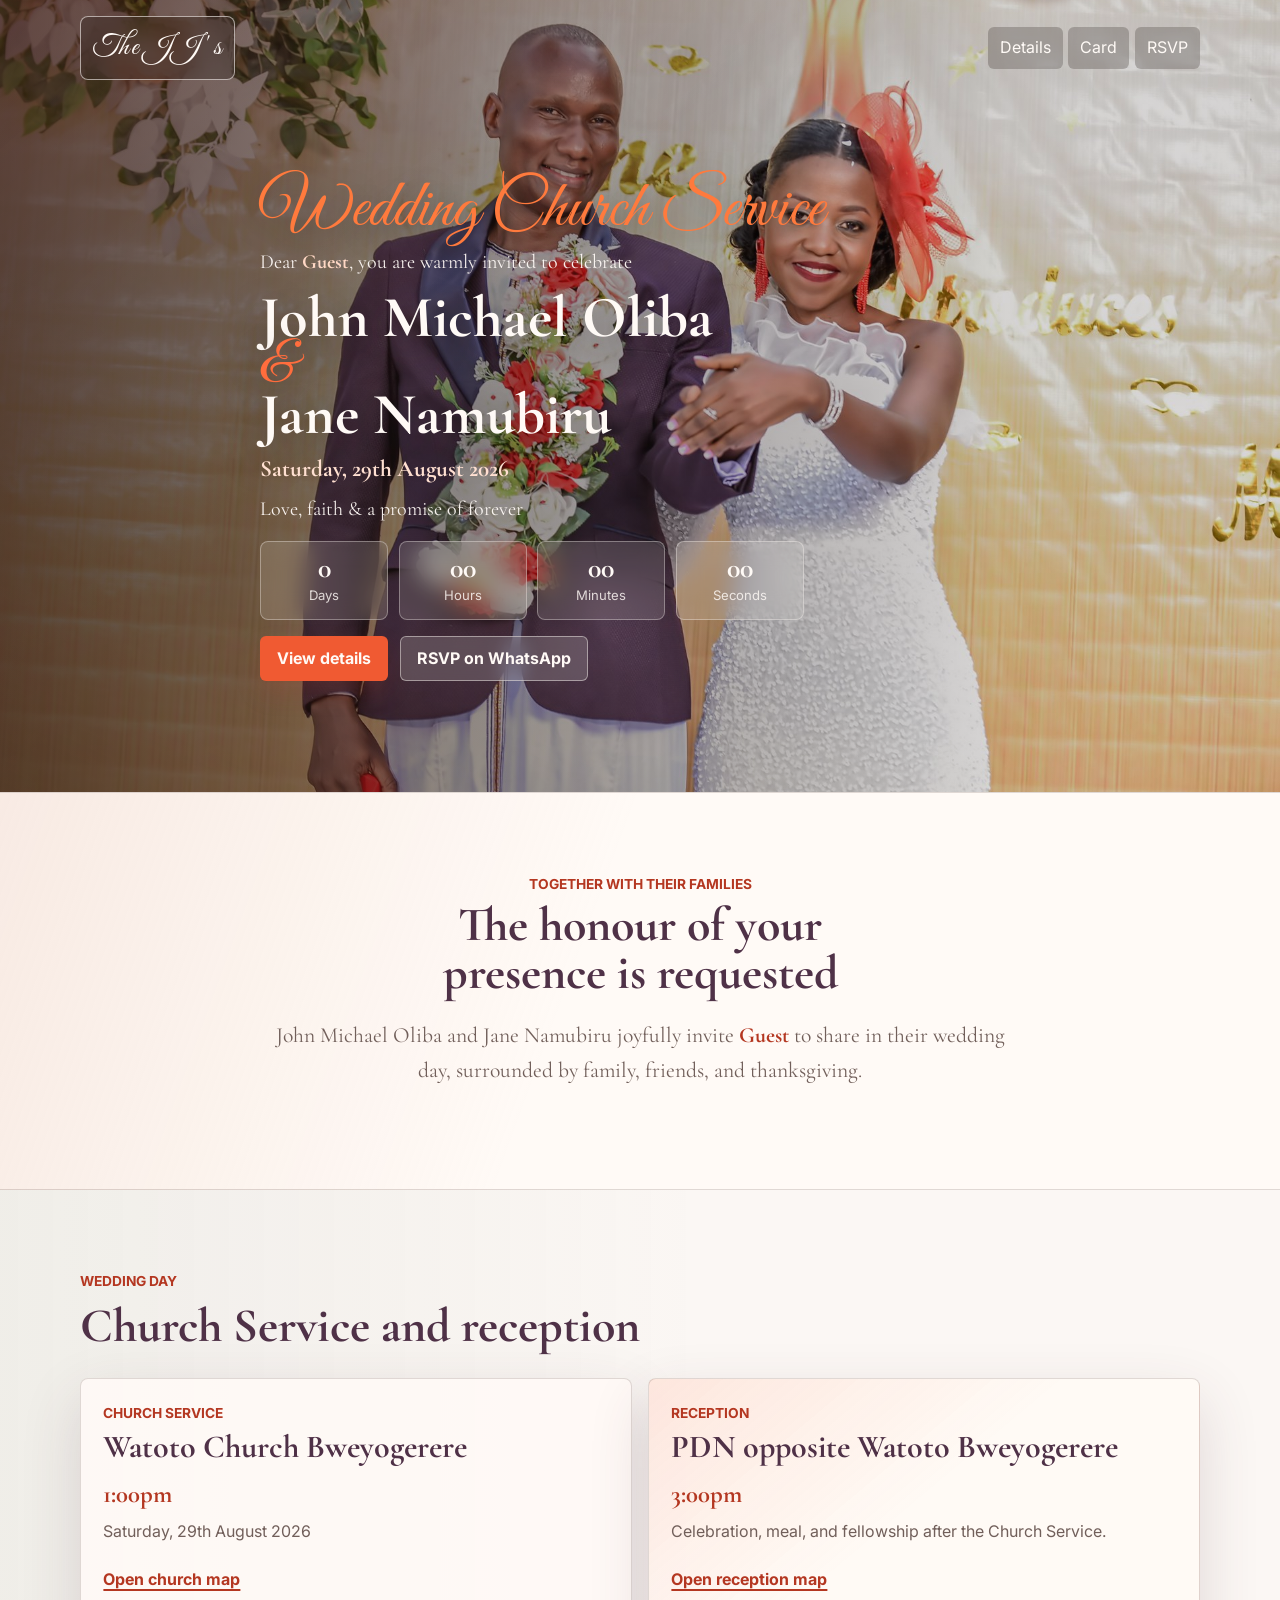
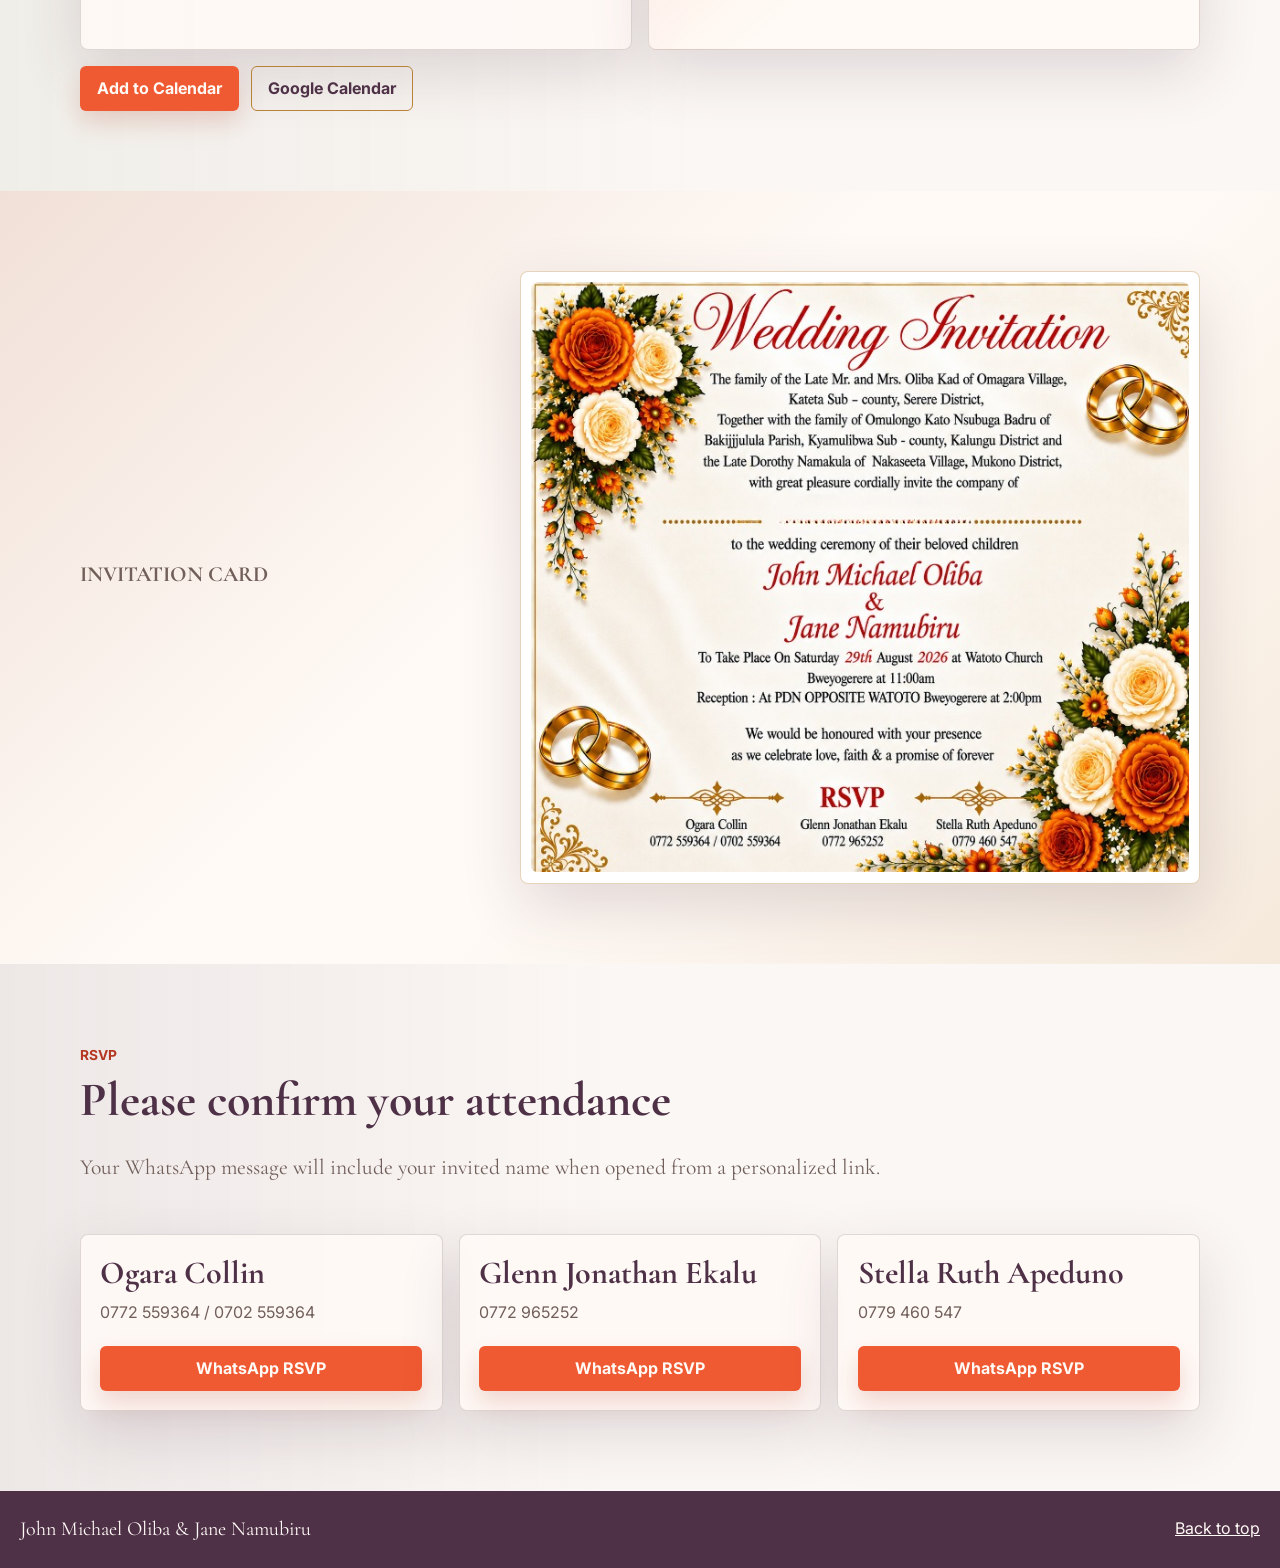
==== commit 9fe4b704: "changed some words" ====
--- a/index.html
+++ b/index.html
@@ -130,10 +130,10 @@
         <div class="section-inner card-layout">
           <div class="card-copy">
             <p class="eyebrow">Invitation card</p>
-            <h2 id="card-heading">The printed card, brought online</h2>
+            <!-- <h2 id="card-heading">The printed card, brought online</h2>
             <p>
               Here is a look at the card.
-            </p>
+            </p> -->
             <!-- <a class="button button-outline" href="jon%20weds%20jane%20n.pdf" download>Download original PDF</a> -->
           </div>
           <figure class="card-preview">
